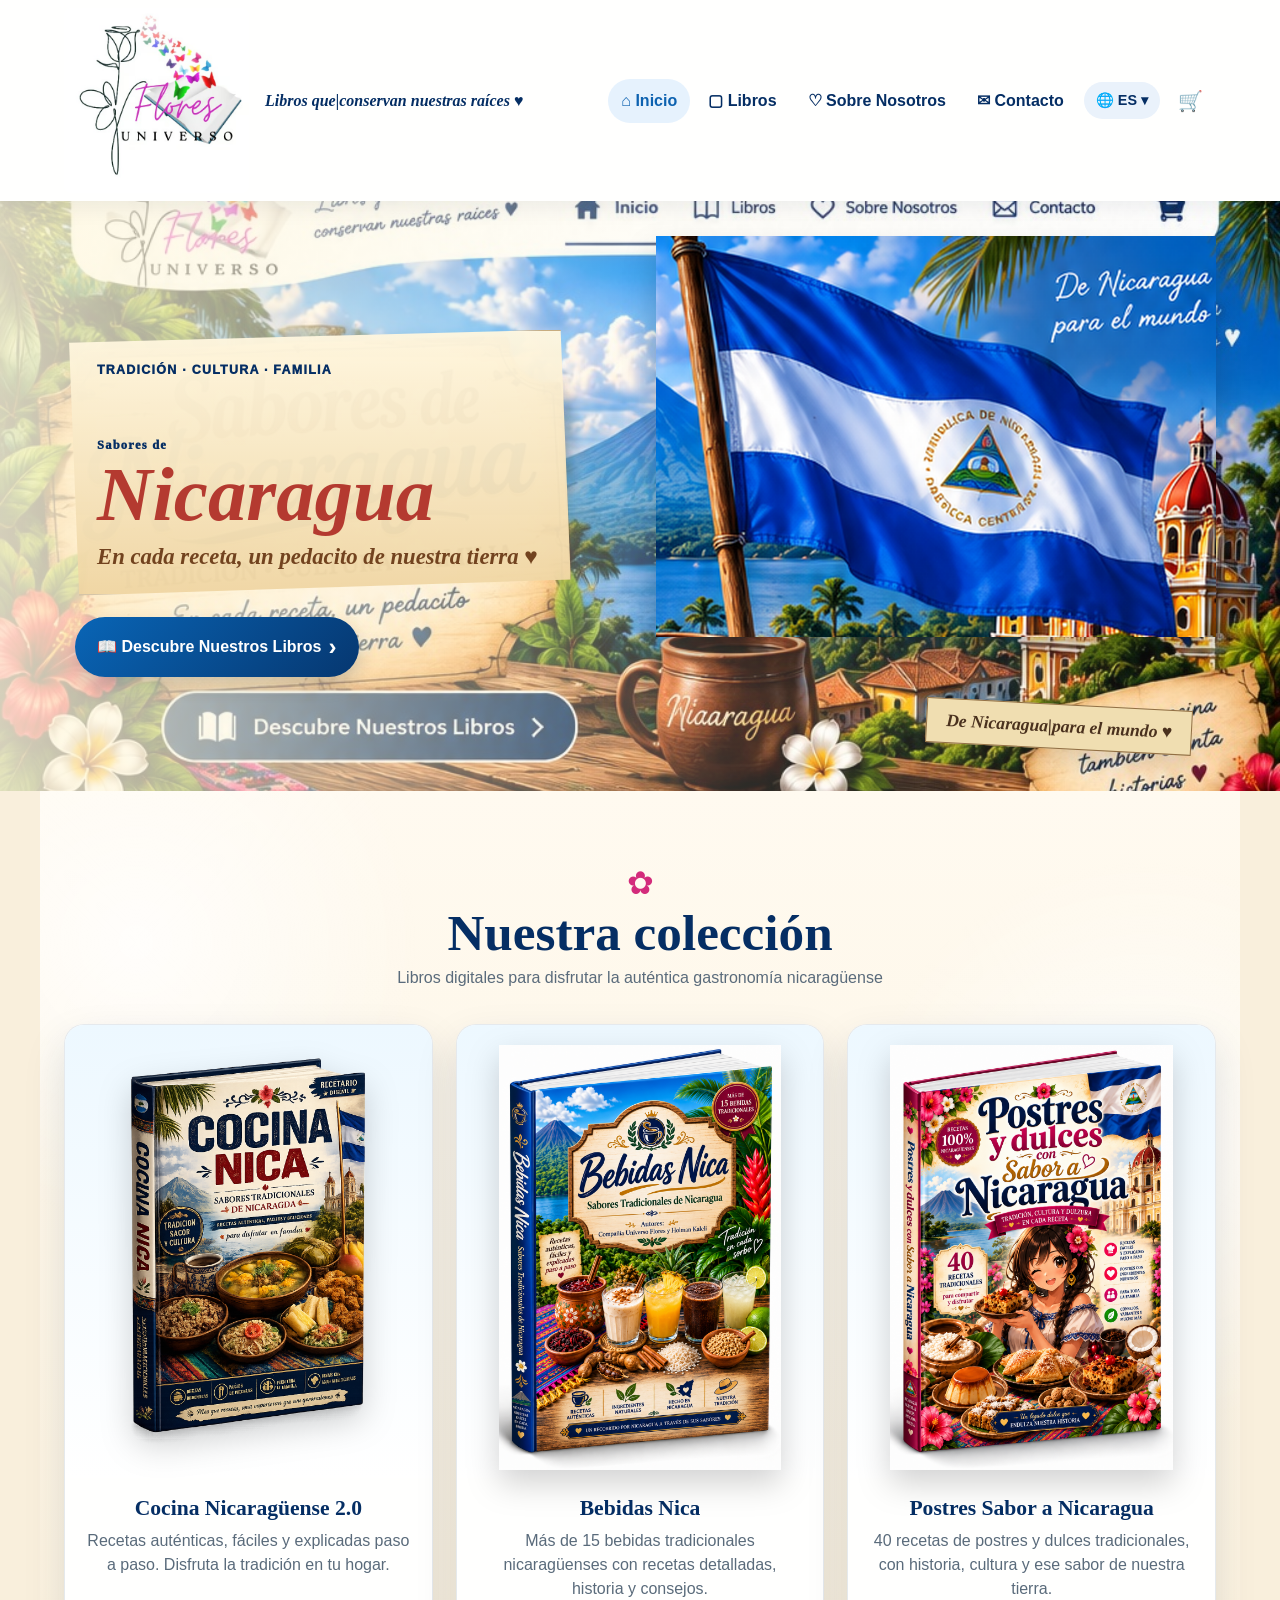
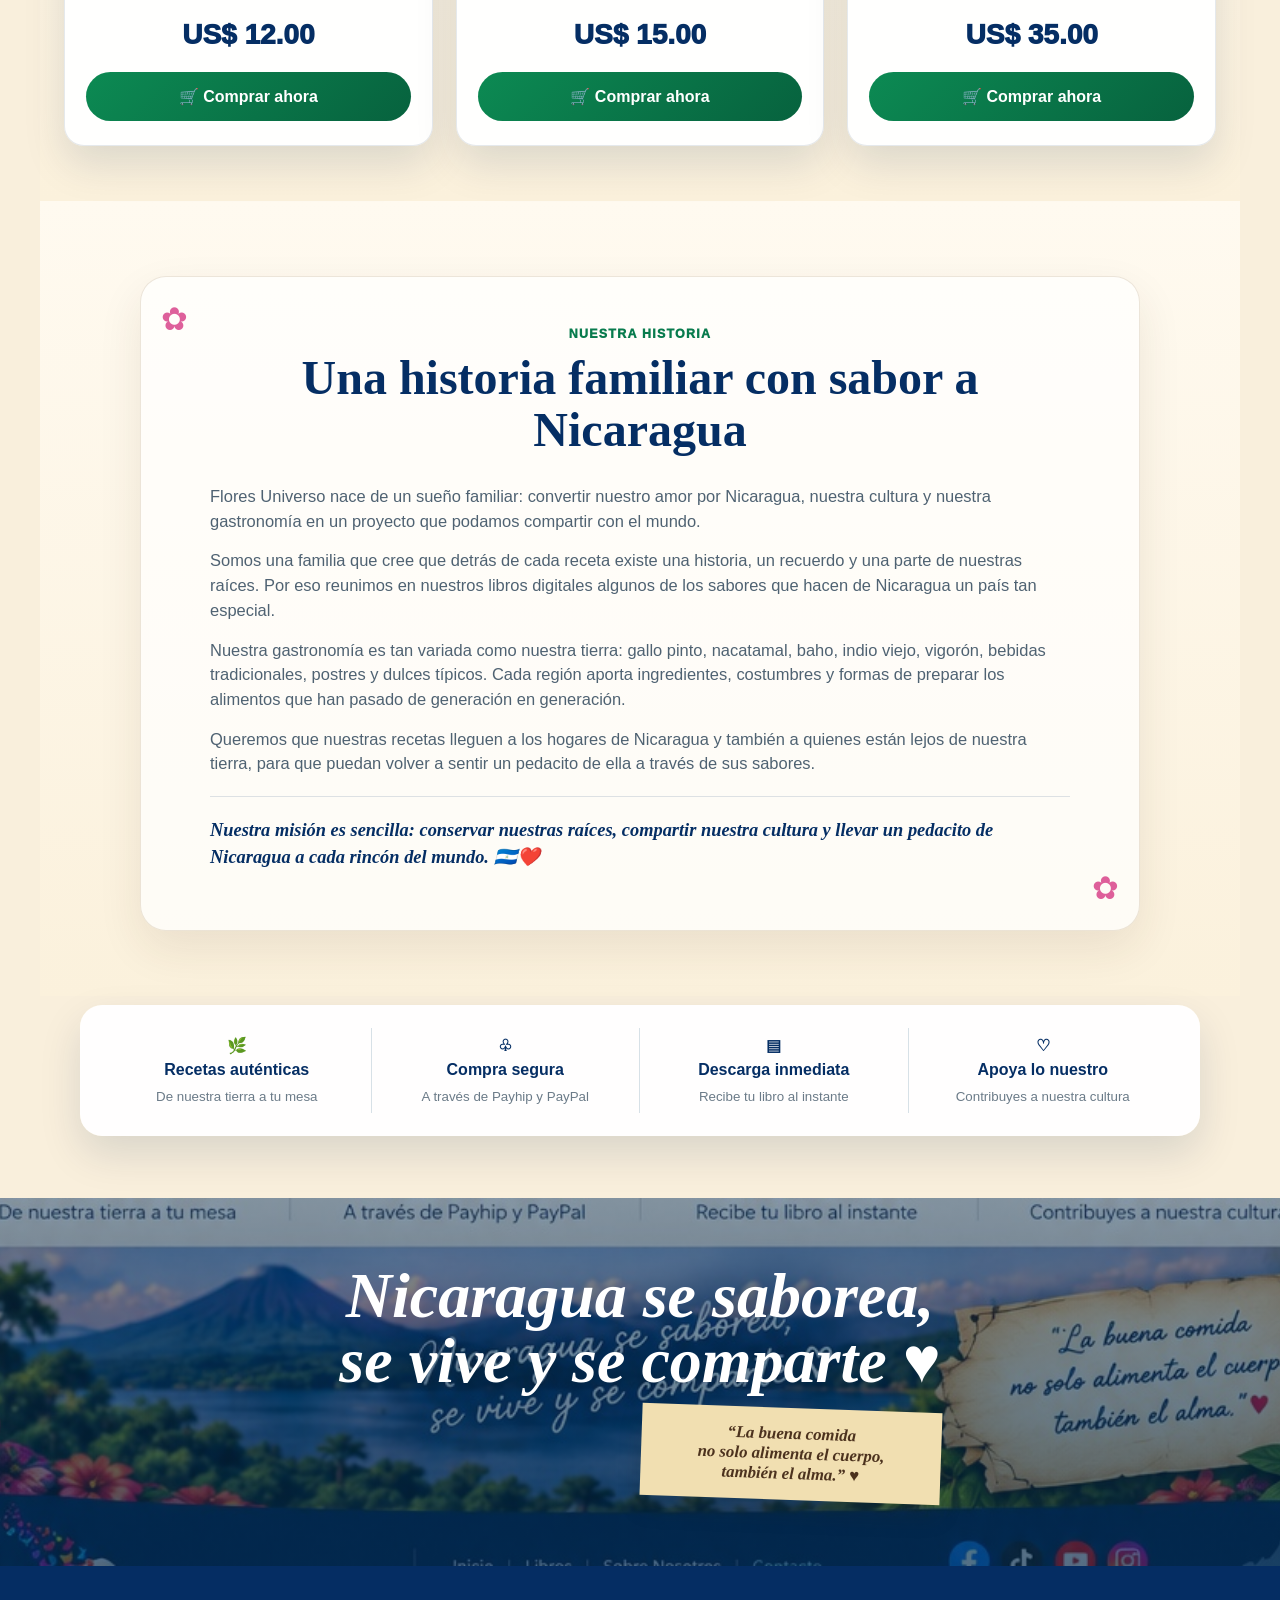
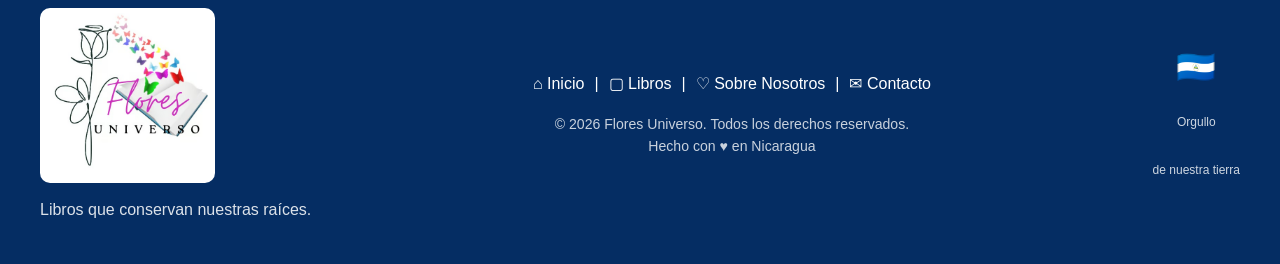
==== index.html @ ddd5d956 "Primera version tienda Flores Universo" ====
<!doctype html>
<html lang="es">
<head>
<meta charset="utf-8">
<meta name="viewport" content="width=device-width, initial-scale=1">
<meta name="description" content="Flores Universo — Sabores de Nicaragua. Libros digitales de cocina, bebidas y postres nicaragüenses.">
<meta name="theme-color" content="#062e63">
<title>Flores Universo | Sabores de Nicaragua</title>
<link rel="icon" href="assets/favicon.svg" type="image/svg+xml">
<link rel="stylesheet" href="css/style.css">
</head>
<body>
<header class="site-header">
  <div class="header-inner">
    <a class="brand" href="#inicio">
      <img src="assets/logo-flores-universo.jpg" alt="Flores Universo">
      <span data-i18n="brand_tag">Libros que<br>conservan nuestras raíces ♥</span>
    </a>
    <button class="menu-toggle" aria-expanded="false" aria-controls="nav">☰</button>
    <nav id="nav" class="nav">
      <a class="active" href="#inicio" data-i18n="nav_inicio">⌂ &nbsp;Inicio</a>
      <a href="#libros" data-i18n="nav_libros">▢ &nbsp;Libros</a>
      <a href="#nosotros" data-i18n="nav_nosotros">♡ &nbsp;Sobre Nosotros</a>
      <a href="#contacto" data-i18n="nav_contacto">✉ &nbsp;Contacto</a>
      <div class="language-picker">
        <button class="language-button" type="button" aria-expanded="false" aria-controls="languageMenu">
          🌐 <span id="currentLanguage">ES</span> ▾
        </button>
        <div class="language-menu" id="languageMenu" role="menu">
          <button type="button" data-lang="es" role="menuitem">🇳🇮 Español</button>
          <button type="button" data-lang="en" role="menuitem">🇺🇸 English</button>
          <button type="button" data-lang="pt" role="menuitem">🇧🇷 Português</button>
          <button type="button" data-lang="fr" role="menuitem">🇫🇷 Français</button>
          <button type="button" data-lang="it" role="menuitem">🇮🇹 Italiano</button>
        </div>
      </div>
      <a href="#libros" class="cart">🛒</a>
    </nav>
  </div>
</header>

<main>
<section id="inicio" class="hero">
  <div class="hero-reference"></div>
  <div class="hero-overlay-content">
    <div class="hero-copy">
      <div class="hero-card-text">
        <span data-i18n="hero_eyebrow">TRADICIÓN · CULTURA · FAMILIA</span>
        <h1><span data-i18n="hero_title">Sabores de</span> <em data-i18n="hero_country">Nicaragua</em></h1>
        <p data-i18n="hero_script">En cada receta, un pedacito de nuestra tierra ♥</p>
      </div>
      <a class="btn primary" href="#libros"><span data-i18n="hero_cta">📖 &nbsp;Descubre Nuestros Libros</span> <b>›</b></a>
    </div>

    <div class="flag-only">
      <!-- Exact flag crop from the approved attached design. No text or badge is placed over it. -->
      <img src="assets/bandera-aprobada.png" alt="Bandera de Nicaragua">
    </div>

    <div class="hero-note"><span data-i18n="hero_note">De Nicaragua<br>para el mundo ♥</span></div>
  </div>
</section>

<section id="libros" class="collection">
  <div class="section-heading">
    <span>✿</span>
    <h2 data-i18n="collection_title">Nuestra colección</h2>
    <p data-i18n="collection_subtitle">Libros digitales para disfrutar la auténtica gastronomía nicaragüense</p>
  </div>

  <div class="products">
    <article class="product-card">
      <div class="cover"><img src="assets/cocina-nica.png" alt="Cocina Nicaragüense 2.0" loading="lazy"></div>
      <div class="product-info">
        <h3 data-i18n="cocina_title">Cocina Nicaragüense 2.0</h3>
        <p data-i18n="cocina_desc">Recetas auténticas, fáciles y explicadas paso a paso. Disfruta la tradición en tu hogar.</p>
        <div class="price">US$ 12.00</div>
        <a class="buy" data-product="cocina" href="#"><span data-i18n="buy_now">🛒 &nbsp;Comprar ahora</span></a>
      </div>
    </article>

    <article class="product-card">
      <div class="cover"><img src="assets/bebidas-nica.png" alt="Bebidas Nica" loading="lazy"></div>
      <div class="product-info">
        <h3 data-i18n="bebidas_title">Bebidas Nica</h3>
        <p data-i18n="bebidas_desc">Más de 15 bebidas tradicionales nicaragüenses con recetas detalladas, historia y consejos.</p>
        <div class="price">US$ 15.00</div>
        <a class="buy" data-product="bebidas" href="#"><span data-i18n="buy_now">🛒 &nbsp;Comprar ahora</span></a>
      </div>
    </article>

    <article class="product-card">
      <div class="cover"><img src="assets/postres-nica.png" alt="Postres Sabor a Nicaragua" loading="lazy"></div>
      <div class="product-info">
        <h3 data-i18n="postres_title">Postres Sabor a Nicaragua</h3>
        <p data-i18n="postres_desc">40 recetas de postres y dulces tradicionales, con historia, cultura y ese sabor de nuestra tierra.</p>
        <div class="price">US$ 35.00</div>
        <a class="buy" data-product="postres" href="#"><span data-i18n="buy_now">🛒 &nbsp;Comprar ahora</span></a>
      </div>
    </article>
  </div>
</section>


<section id="nosotros" class="about-section">
  <div class="about-inner">
    <div class="about-heading">
      <span class="about-kicker" data-i18n="about_kicker">NUESTRA HISTORIA</span>
      <h2 data-i18n="about_title">Una historia familiar con sabor a Nicaragua</h2>
    </div>
    <div class="about-copy">
      <p data-i18n="about_p1">Flores Universo nace de un sueño familiar: convertir nuestro amor por Nicaragua, nuestra cultura y nuestra gastronomía en un proyecto que podamos compartir con el mundo.</p>
      <p data-i18n="about_p2">Somos una familia que cree que detrás de cada receta existe una historia, un recuerdo y una parte de nuestras raíces. Por eso reunimos en nuestros libros digitales algunos de los sabores que hacen de Nicaragua un país tan especial.</p>
      <p data-i18n="about_p3">Nuestra gastronomía es tan variada como nuestra tierra: gallo pinto, nacatamal, baho, indio viejo, vigorón, bebidas tradicionales, postres y dulces típicos. Cada región aporta ingredientes, costumbres y formas de preparar los alimentos que han pasado de generación en generación.</p>
      <p data-i18n="about_p4">Queremos que nuestras recetas lleguen a los hogares de Nicaragua y también a quienes están lejos de nuestra tierra, para que puedan volver a sentir un pedacito de ella a través de sus sabores.</p>
      <p class="about-highlight" data-i18n="about_p5">Nuestra misión es sencilla: conservar nuestras raíces, compartir nuestra cultura y llevar un pedacito de Nicaragua a cada rincón del mundo. 🇳🇮❤️</p>
    </div>
  </div>
</section>

<section class="benefits">
  <div><strong data-i18n="benefit_auth">🌿<br>Recetas auténticas</strong><small data-i18n="benefit_auth_sub">De nuestra tierra a tu mesa</small></div>
  <div><strong data-i18n="benefit_secure">♧<br>Compra segura</strong><small data-i18n="benefit_secure_sub">A través de Payhip y PayPal</small></div>
  <div><strong data-i18n="benefit_download">▤<br>Descarga inmediata</strong><small data-i18n="benefit_download_sub">Recibe tu libro al instante</small></div>
  <div><strong data-i18n="benefit_support">♡<br>Apoya lo nuestro</strong><small data-i18n="benefit_support_sub">Contribuyes a nuestra cultura</small></div>
</section>

<section id="nosotros" class="culture">
  <div class="culture-bg"></div>
  <div class="culture-content">
    <p data-i18n="culture_title">Nicaragua se saborea,<br>se vive y se comparte ♥</p>
    <div class="quote" data-i18n="culture_quote">“La buena comida<br>no solo alimenta el cuerpo,<br>también el alma.” ♥</div>
  </div>
</section>
</main>

<footer id="contacto" class="footer">
  <div class="footer-inner">
    <div class="footer-brand">
      <img src="assets/logo-flores-universo.jpg" alt="Flores Universo">
      <p data-i18n="footer_tag">Libros que conservan nuestras raíces.</p>
    </div>
    <div class="footer-center">
      <nav>
        <a href="#inicio" data-i18n="nav_inicio">Inicio</a><span>|</span>
        <a href="#libros" data-i18n="nav_libros">Libros</a><span>|</span>
        <a href="#nosotros" data-i18n="nav_nosotros">Sobre Nosotros</a><span>|</span>
        <a href="#contacto" data-i18n="nav_contacto">Contacto</a>
      </nav>
      <p data-i18n="footer_copy">© 2026 Flores Universo. Todos los derechos reservados.<br>Hecho con ♥ en Nicaragua</p>
    </div>
    <div class="footer-map">🇳🇮<br><small data-i18n="footer_pride">Orgullo<br>de nuestra tierra</small></div>
  </div>
</footer>

<script src="js/script.js"></script>
</body>
</html>
---- css/style.css ----
*{box-sizing:border-box;margin:0;padding:0}
:root{--navy:#052e64;--blue:#0d62b0;--red:#b43a30;--green:#087b4d;--pink:#d32b7b;--cream:#f9efdc;--text:#153452}
html{scroll-behavior:smooth}
body{font-family:"Segoe UI",Arial,sans-serif;color:var(--text);background:var(--cream);overflow-x:hidden;line-height:1.5}
a{text-decoration:none;color:inherit}
.site-header{position:sticky;top:0;z-index:100;background:rgba(255,255,255,.96);box-shadow:0 5px 22px rgba(1,31,62,.08)}
.header-inner{max-width:1200px;margin:auto;min-height:92px;padding:8px 24px;display:flex;align-items:center;justify-content:space-between;gap:25px}
.brand{display:flex;align-items:center;gap:16px}
.brand img{width:185px;height:auto;display:block;background:white;border-radius:8px}
.brand span{font:700 italic 1rem/1.1 Georgia,serif;color:var(--navy)}
.nav{display:flex;align-items:center;gap:5px}
.nav a{font-weight:800;color:var(--navy);padding:10px 13px;border-radius:999px;transition:.2s}
.nav a:hover,.nav a.active{background:#e6f2fd;color:var(--blue)}
.nav .cart{font-size:1.25rem}
.menu-toggle{display:none;border:0;background:#eaf3fb;color:var(--navy);border-radius:10px;font-size:1.3rem;padding:8px 11px}

.hero{position:relative;min-height:590px;overflow:hidden}
.hero-reference{position:absolute;inset:0;background-image:url("../assets/hero-aprobado.jpg");background-size:cover;background-position:center 47%}
.hero-reference:after{content:"";position:absolute;inset:0;background:linear-gradient(90deg,rgba(255,248,224,.83),rgba(255,248,224,.18) 57%,rgba(0,0,0,0))}
.hero-overlay-content{position:relative;max-width:1200px;min-height:590px;margin:auto;padding:52px 24px;display:grid;grid-template-columns:52% 48%;align-items:center}
.hero-copy{position:relative;z-index:4;margin-top:15px;max-width:600px}
.hero-card-text{display:inline-block;padding:26px 32px 24px;background:linear-gradient(180deg,rgba(255,247,224,.96),rgba(239,213,162,.94));box-shadow:0 16px 26px rgba(67,45,21,.14);border:1px solid rgba(115,81,38,.3);clip-path:polygon(1% 5%,98% 0,100% 94%,3% 100%)}
.hero-card-text span{font-size:.78rem;font-weight:950;letter-spacing:.1em;color:var(--navy)}
.hero-card-text h1{font:700 clamp(3rem,6vw,5.4rem)/.93 Georgia,serif;color:var(--navy);margin-top:7px}
.hero-card-text h1 em{display:block;color:var(--red);font-style:italic}
.hero-card-text p{margin-top:14px;color:#72431f;font:700 italic 1.42rem/1.15 Georgia,serif}
.hero-copy .primary{margin:22px 0 0 11px}
.btn,.buy{display:inline-flex;align-items:center;justify-content:center;gap:7px;border-radius:999px;font-weight:900;min-height:49px;padding:12px 22px}
.primary{background:linear-gradient(135deg,#0965b6,#063770);color:#fff;box-shadow:0 9px 18px rgba(0,50,98,.18)}
.primary b{font-size:1.5rem}
.flag-only{position:absolute;right:2%;top:6%;width:47%;height:83%;display:flex;align-items:flex-start;justify-content:flex-end;z-index:3;pointer-events:none}
.flag-only img{width:min(100%,560px);height:auto;display:block;filter:drop-shadow(0 17px 16px rgba(0,0,0,.20))}
.hero-note{position:absolute;right:4%;bottom:7%;z-index:5;background:#f0deb1;border:1px solid #927045;color:#4a311e;padding:12px 19px;transform:rotate(3deg);font:700 italic 1.1rem/1.1 Georgia,serif;box-shadow:0 12px 22px rgba(62,42,20,.13)}

.collection{max-width:1200px;margin:auto;padding:68px 24px 55px;background:
radial-gradient(circle at 8% 15%,rgba(255,255,255,.8),transparent 20%),
radial-gradient(circle at 92% 35%,rgba(255,255,255,.76),transparent 22%),
linear-gradient(180deg,#fffaf0,#fbf1dc)}
.section-heading{text-align:center;margin-bottom:34px}
.section-heading span{font-size:2rem;color:var(--pink)}
.section-heading h2{font:700 clamp(2.1rem,4vw,3.2rem)/1 Georgia,serif;color:var(--navy)}
.section-heading p{margin-top:8px;color:#5a6b7b}
.products{display:grid;grid-template-columns:repeat(3,1fr);gap:23px}
.product-card{background:rgba(255,255,255,.96);border:1px solid rgba(8,47,83,.1);border-radius:20px;overflow:hidden;box-shadow:0 18px 42px rgba(3,38,75,.13);display:flex;flex-direction:column}
.cover{padding:20px 18px 8px;background:linear-gradient(180deg,#edf8ff,#fff);display:flex;justify-content:center}
.cover img{display:block;width:min(100%,300px);aspect-ratio:.707;object-fit:contain;filter:drop-shadow(0 13px 16px rgba(0,0,0,.18))}
.product-info{text-align:center;padding:18px 21px 24px;display:flex;flex-direction:column;flex:1}
.product-info h3{color:var(--navy);font:700 1.35rem/1.15 Georgia,serif}
.product-info p{color:#5a6b7b;min-height:72px;margin:9px 0}
.price{color:var(--navy);font-size:1.75rem;font-weight:950;margin:4px 0 16px}
.buy{background:linear-gradient(135deg,#0c8a53,#07623e);color:white;width:100%}
.benefits{max-width:1120px;margin:9px auto 62px;padding:23px;border-radius:22px;background:rgba(255,255,255,.96);box-shadow:0 18px 42px rgba(3,38,75,.13);display:grid;grid-template-columns:repeat(4,1fr)}
.benefits>div{text-align:center;padding:6px 15px;border-right:1px solid #d7e1e7}
.benefits>div:last-child{border-right:0}.benefits strong{display:block;color:var(--navy);font-size:1rem}.benefits small{display:block;color:#6b7b88;margin-top:5px}
.culture{position:relative;min-height:360px;overflow:hidden;display:grid;place-items:center}
.culture-bg{position:absolute;inset:0;background-image:linear-gradient(rgba(3,42,75,.48),rgba(3,42,75,.67)),url("../assets/culture-aprobado.jpg");background-size:cover;background-position:center}
.culture-content{position:relative;z-index:2;text-align:center;color:white;padding:65px 24px}
.culture-content>p{font:italic 700 clamp(2.1rem,5vw,4rem)/1.02 Georgia,serif}
.quote{margin:15px 0 0 auto;max-width:300px;padding:16px 23px;background:#f1dfb1;color:#4c321e;font:700 italic 1.05rem/1.2 Georgia,serif;transform:rotate(2deg);box-shadow:0 12px 24px rgba(51,35,18,.13)}
.footer{background:#052d63;color:#fff;padding:42px 24px}
.footer-inner{max-width:1200px;margin:auto;display:flex;align-items:center;justify-content:space-between;gap:30px}
.footer-brand img{width:175px;background:#fff;border-radius:10px}.footer-brand p{margin-top:8px;opacity:.86}
.footer-center{text-align:center}.footer-center nav{display:flex;gap:10px;justify-content:center;flex-wrap:wrap}.footer-center nav a:hover{text-decoration:underline}.footer-center p{margin-top:18px;font-size:.88rem;opacity:.78}
.footer-map{text-align:center;font-size:2rem}.footer-map small{font-size:.75rem;opacity:.8}

@media(max-width:980px){
  .brand span{display:none}.hero-overlay-content{grid-template-columns:1fr;padding-top:35px;text-align:center}
  .hero-copy{margin:auto}.hero-copy .primary{margin-left:0}
  .flag-only{position:relative;right:auto;top:auto;width:100%;height:auto;justify-content:center;margin-top:-15px}
  .flag-only img{width:min(94vw,560px)}
  .hero-note{right:4%;bottom:3%}
  .products{grid-template-columns:1fr;max-width:540px;margin:auto}
  .benefits{grid-template-columns:1fr 1fr;margin-left:24px;margin-right:24px}.benefits>div:nth-child(2){border-right:0}
  .footer-inner{flex-direction:column;text-align:center}.footer-center{text-align:center}.footer-map{display:none}
}
@media(max-width:650px){
  .header-inner{min-height:78px}.brand img{width:150px}.menu-toggle{display:block}
  .nav{display:none;position:absolute;top:78px;left:14px;right:14px;flex-direction:column;background:#fff;padding:10px;border-radius:15px;box-shadow:0 18px 42px rgba(3,38,75,.13)}
  .nav.open{display:flex}.nav a{width:100%;text-align:center}
  .hero{min-height:760px}.hero-overlay-content{min-height:760px;padding-top:60px}
  .hero-card-text{padding:23px 19px}.hero-card-text h1{font-size:3.25rem}.hero-card-text p{font-size:1.22rem}
  .flag-only{margin-top:0}.hero-note{bottom:1%;right:4%;font-size:.95rem}
  .benefits{grid-template-columns:1fr}.benefits>div{border-right:0;border-bottom:1px solid #d7e1e7;padding:15px}.benefits>div:last-child{border-bottom:0}
}
@media(prefers-reduced-motion:reduce){html{scroll-behavior:auto}}


.language-picker{position:relative;margin-left:2px}
.language-button{
  border:0;background:#eaf2fb;color:var(--navy);padding:10px 12px;border-radius:999px;
  font-weight:900;cursor:pointer;font-size:.9rem
}
.language-menu{
  position:absolute;right:0;top:calc(100% + 9px);width:175px;background:#fff;border-radius:15px;
  box-shadow:0 17px 38px rgba(3,38,75,.18);padding:7px;display:none;border:1px solid rgba(6,45,99,.08)
}
.language-menu.open{display:block}
.language-menu button{
  width:100%;border:0;background:transparent;text-align:left;padding:10px 11px;border-radius:10px;
  color:var(--navy);font-weight:700;cursor:pointer
}
.language-menu button:hover{background:#edf5fc}
.about-section{
  max-width:1200px;margin:0 auto;padding:75px 24px 65px;
  background:linear-gradient(180deg,#fffaf0,#fbf1dc);
}
.about-inner{
  max-width:1000px;margin:auto;background:rgba(255,255,255,.72);border:1px solid rgba(139,101,47,.16);
  border-radius:26px;padding:44px 48px;box-shadow:0 18px 45px rgba(65,43,18,.09);
  position:relative;overflow:hidden
}
.about-inner:before,.about-inner:after{
  content:"✿";position:absolute;color:var(--pink);font-size:2rem;opacity:.75
}
.about-inner:before{left:20px;top:18px}.about-inner:after{right:20px;bottom:18px}
.about-heading{text-align:center;margin-bottom:28px}
.about-kicker{color:var(--green);font-size:.78rem;font-weight:950;letter-spacing:.1em}
.about-heading h2{
  margin-top:7px;color:var(--navy);font:700 clamp(2rem,4vw,3rem)/1.08 Georgia,serif
}
.about-copy{max-width:860px;margin:auto}
.about-copy p{color:#4f6272;font-size:1.03rem;margin:0 0 15px}
.about-copy .about-highlight{
  color:var(--navy);font:700 italic 1.15rem/1.45 Georgia,serif;
  margin-top:20px;padding-top:20px;border-top:1px solid rgba(6,45,99,.13)
}
@media(max-width:980px){
  .language-picker{width:100%}.language-button{width:100%}.language-menu{position:static;width:100%;margin-top:7px}
  .about-inner{padding:36px 28px}
}
@media(max-width:650px){.about-inner{padding:30px 21px}.about-copy p{font-size:.98rem}}
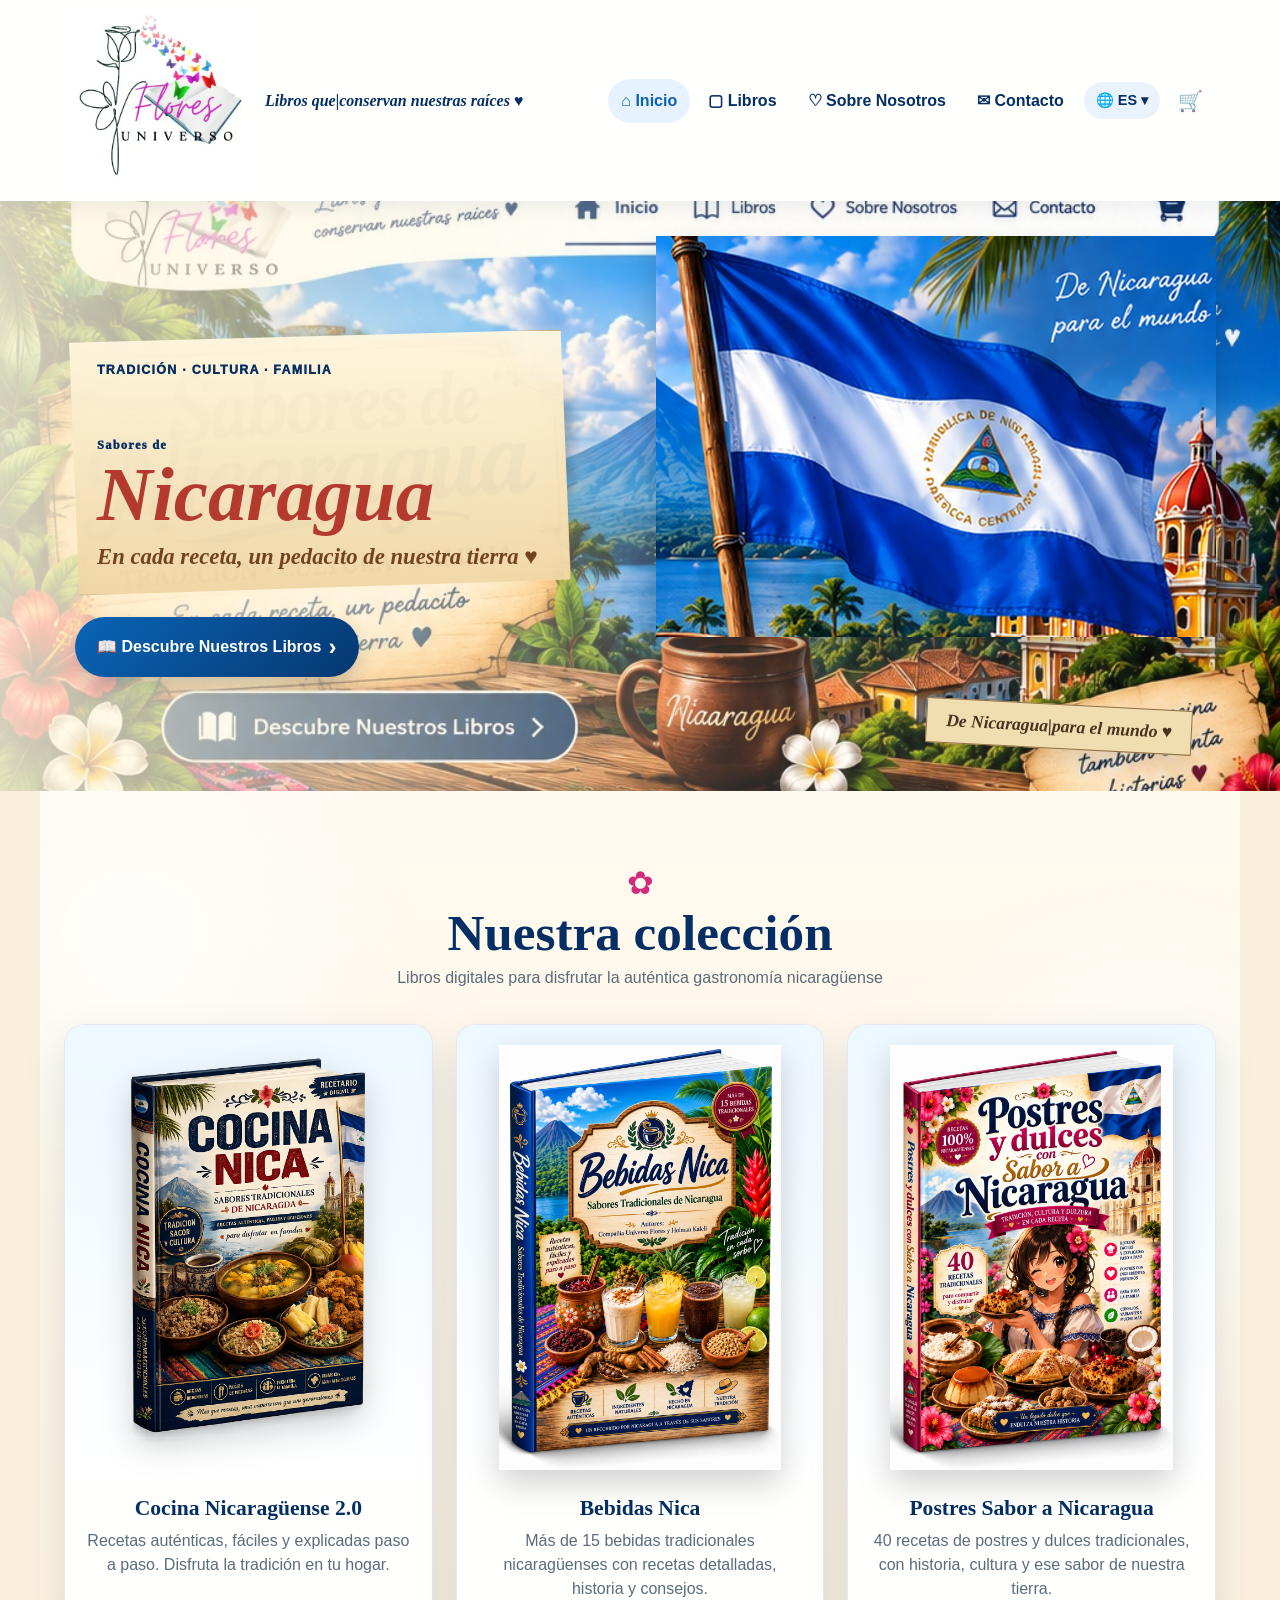
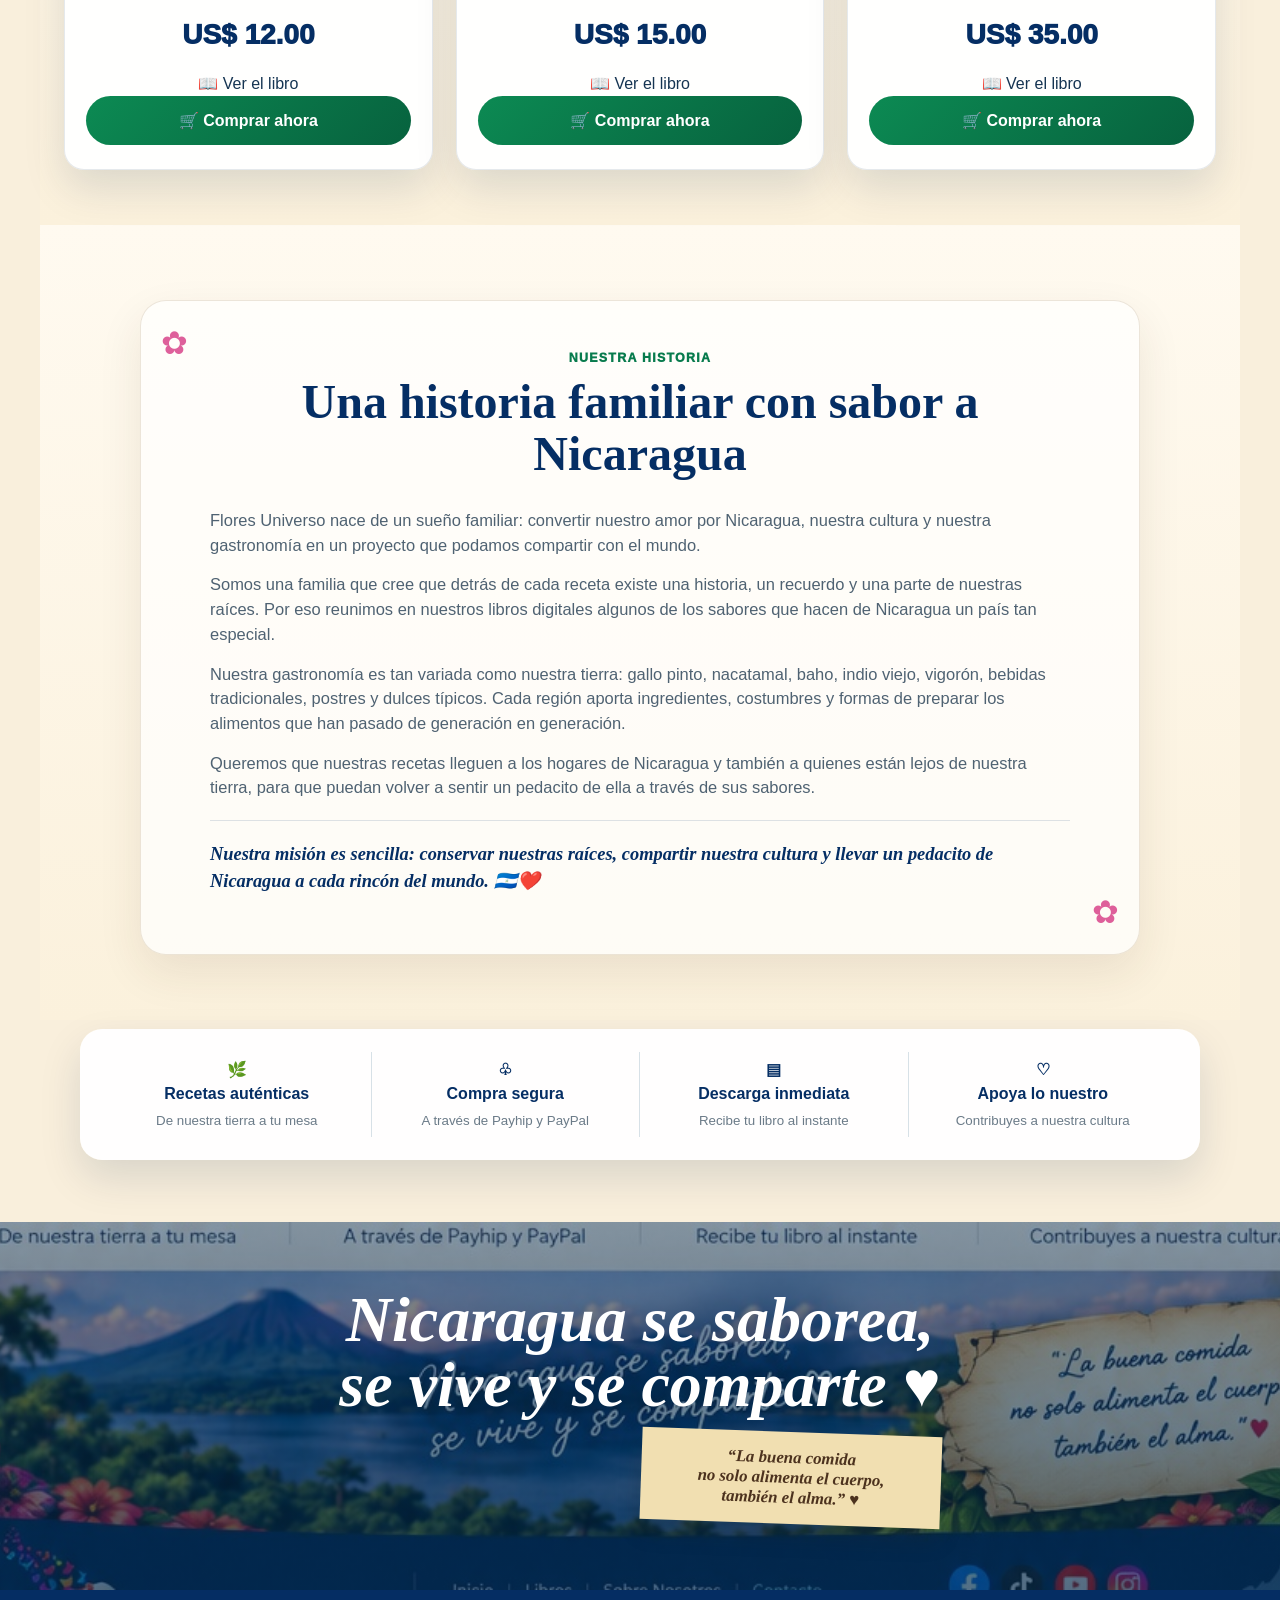
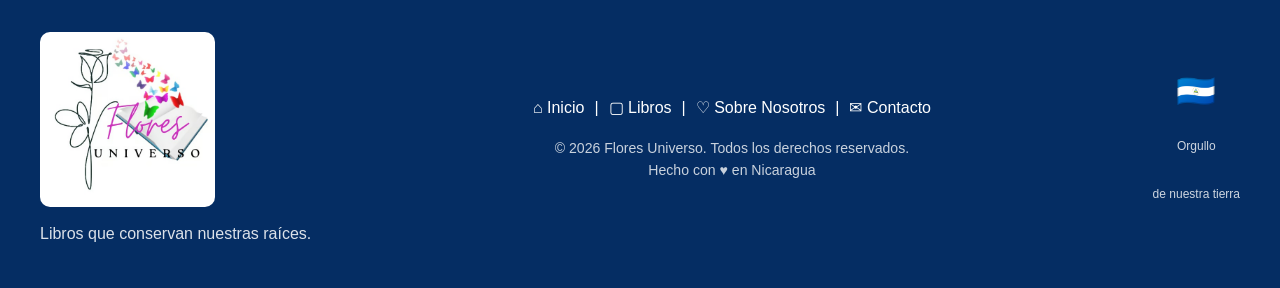
==== commit 9b0a3984: "Actualiza V7: landing pages, bonos, recetas e idioma sincronizado" ====
--- a/index.html
+++ b/index.html
@@ -34,7 +34,7 @@
           <button type="button" data-lang="it" role="menuitem">🇮🇹 Italiano</button>
         </div>
       </div>
-      <a href="#libros" class="cart">🛒</a>
+      <a href="#libros" class="cart" aria-label="Ir a libros">🛒</a>
     </nav>
   </div>
 </header>
@@ -75,7 +75,7 @@
         <h3 data-i18n="cocina_title">Cocina Nicaragüense 2.0</h3>
         <p data-i18n="cocina_desc">Recetas auténticas, fáciles y explicadas paso a paso. Disfruta la tradición en tu hogar.</p>
         <div class="price">US$ 12.00</div>
-        <a class="buy" data-product="cocina" href="#"><span data-i18n="buy_now">🛒 &nbsp;Comprar ahora</span></a>
+        <div class="product-actions"><a class="details" href="cocina-nica/index.html" data-i18n="view_book">📖 &nbsp;Ver el libro</a><a class="buy" data-product="cocina" href="#"><span data-i18n="buy_now">🛒 &nbsp;Comprar ahora</span></a></div>
       </div>
     </article>
 
@@ -85,7 +85,7 @@
         <h3 data-i18n="bebidas_title">Bebidas Nica</h3>
         <p data-i18n="bebidas_desc">Más de 15 bebidas tradicionales nicaragüenses con recetas detalladas, historia y consejos.</p>
         <div class="price">US$ 15.00</div>
-        <a class="buy" data-product="bebidas" href="#"><span data-i18n="buy_now">🛒 &nbsp;Comprar ahora</span></a>
+        <div class="product-actions"><a class="details" href="bebidas-nica/index.html" data-i18n="view_book">📖 &nbsp;Ver el libro</a><a class="buy" data-product="bebidas" href="#"><span data-i18n="buy_now">🛒 &nbsp;Comprar ahora</span></a></div>
       </div>
     </article>
 
@@ -95,7 +95,7 @@
         <h3 data-i18n="postres_title">Postres Sabor a Nicaragua</h3>
         <p data-i18n="postres_desc">40 recetas de postres y dulces tradicionales, con historia, cultura y ese sabor de nuestra tierra.</p>
         <div class="price">US$ 35.00</div>
-        <a class="buy" data-product="postres" href="#"><span data-i18n="buy_now">🛒 &nbsp;Comprar ahora</span></a>
+        <div class="product-actions"><a class="details" href="postres-nicaragua/index.html" data-i18n="view_book">📖 &nbsp;Ver el libro</a><a class="buy" data-product="postres" href="#"><span data-i18n="buy_now">🛒 &nbsp;Comprar ahora</span></a></div>
       </div>
     </article>
   </div>
